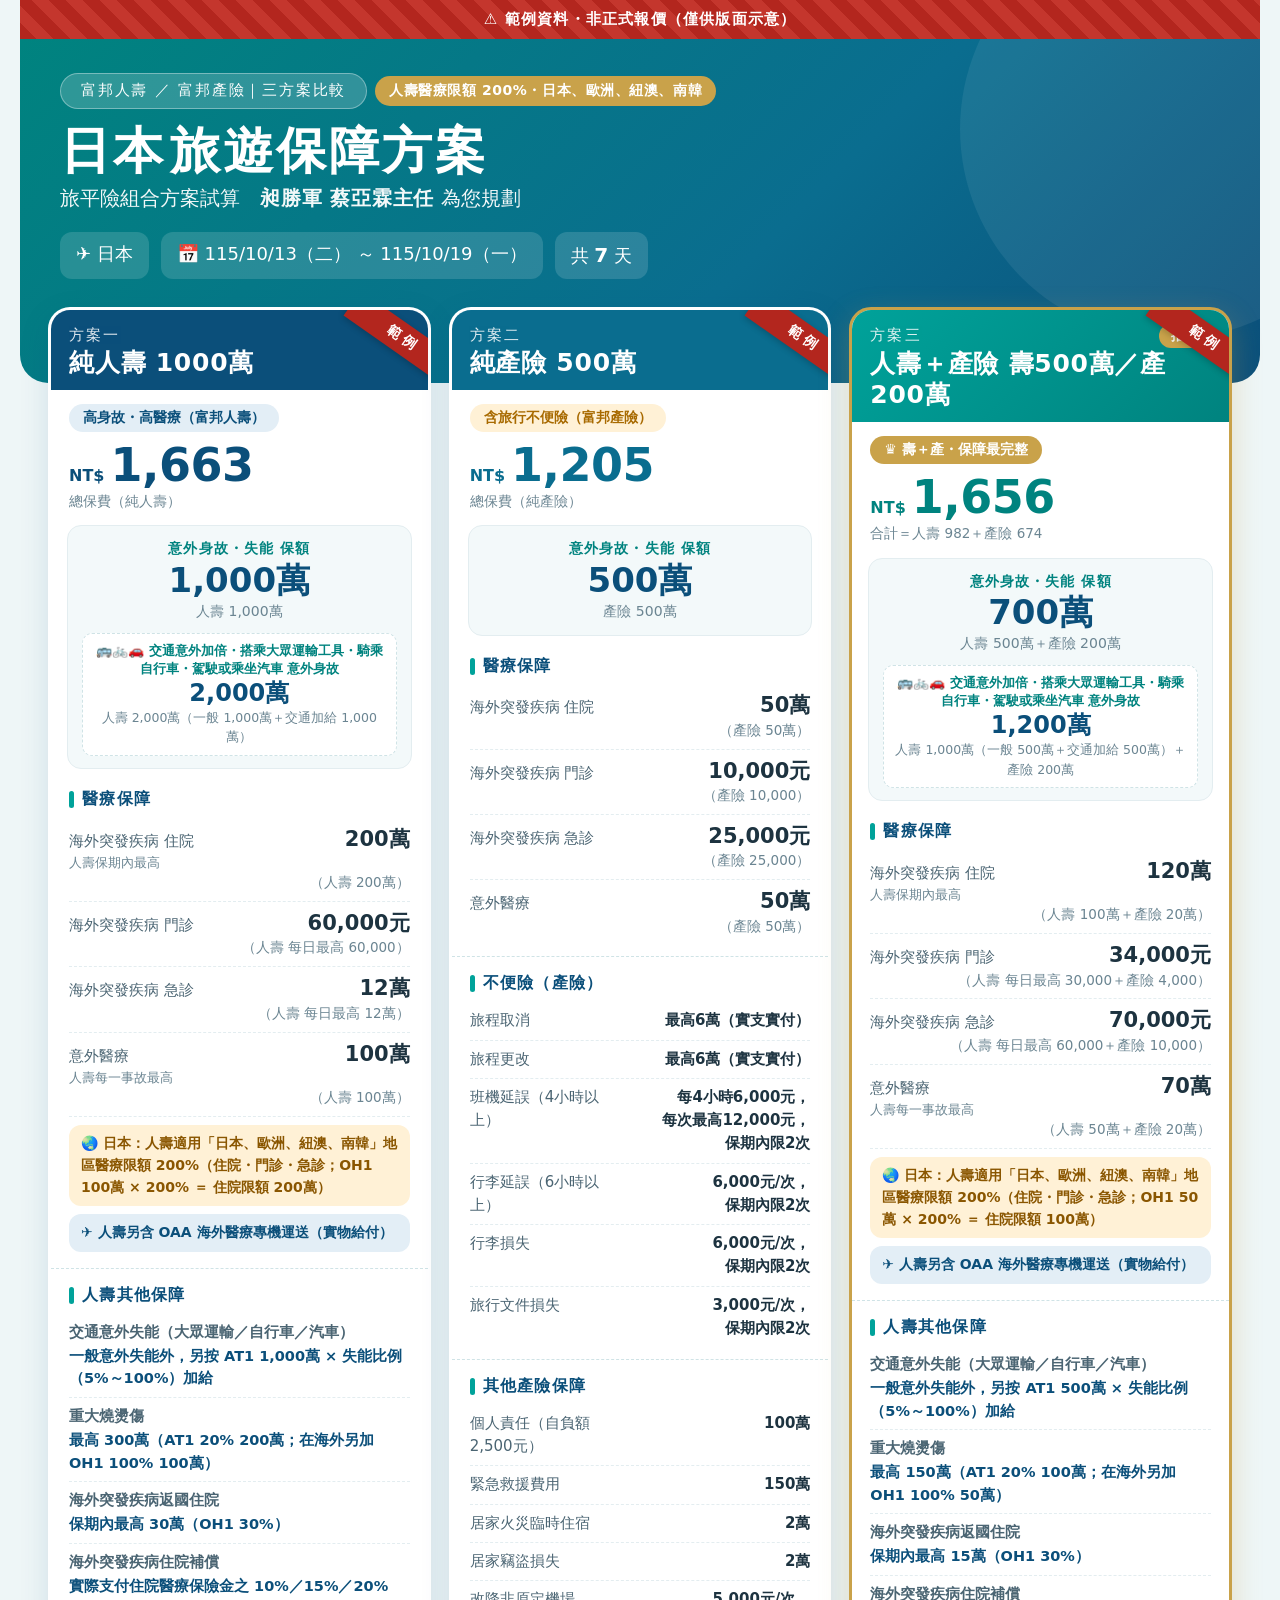
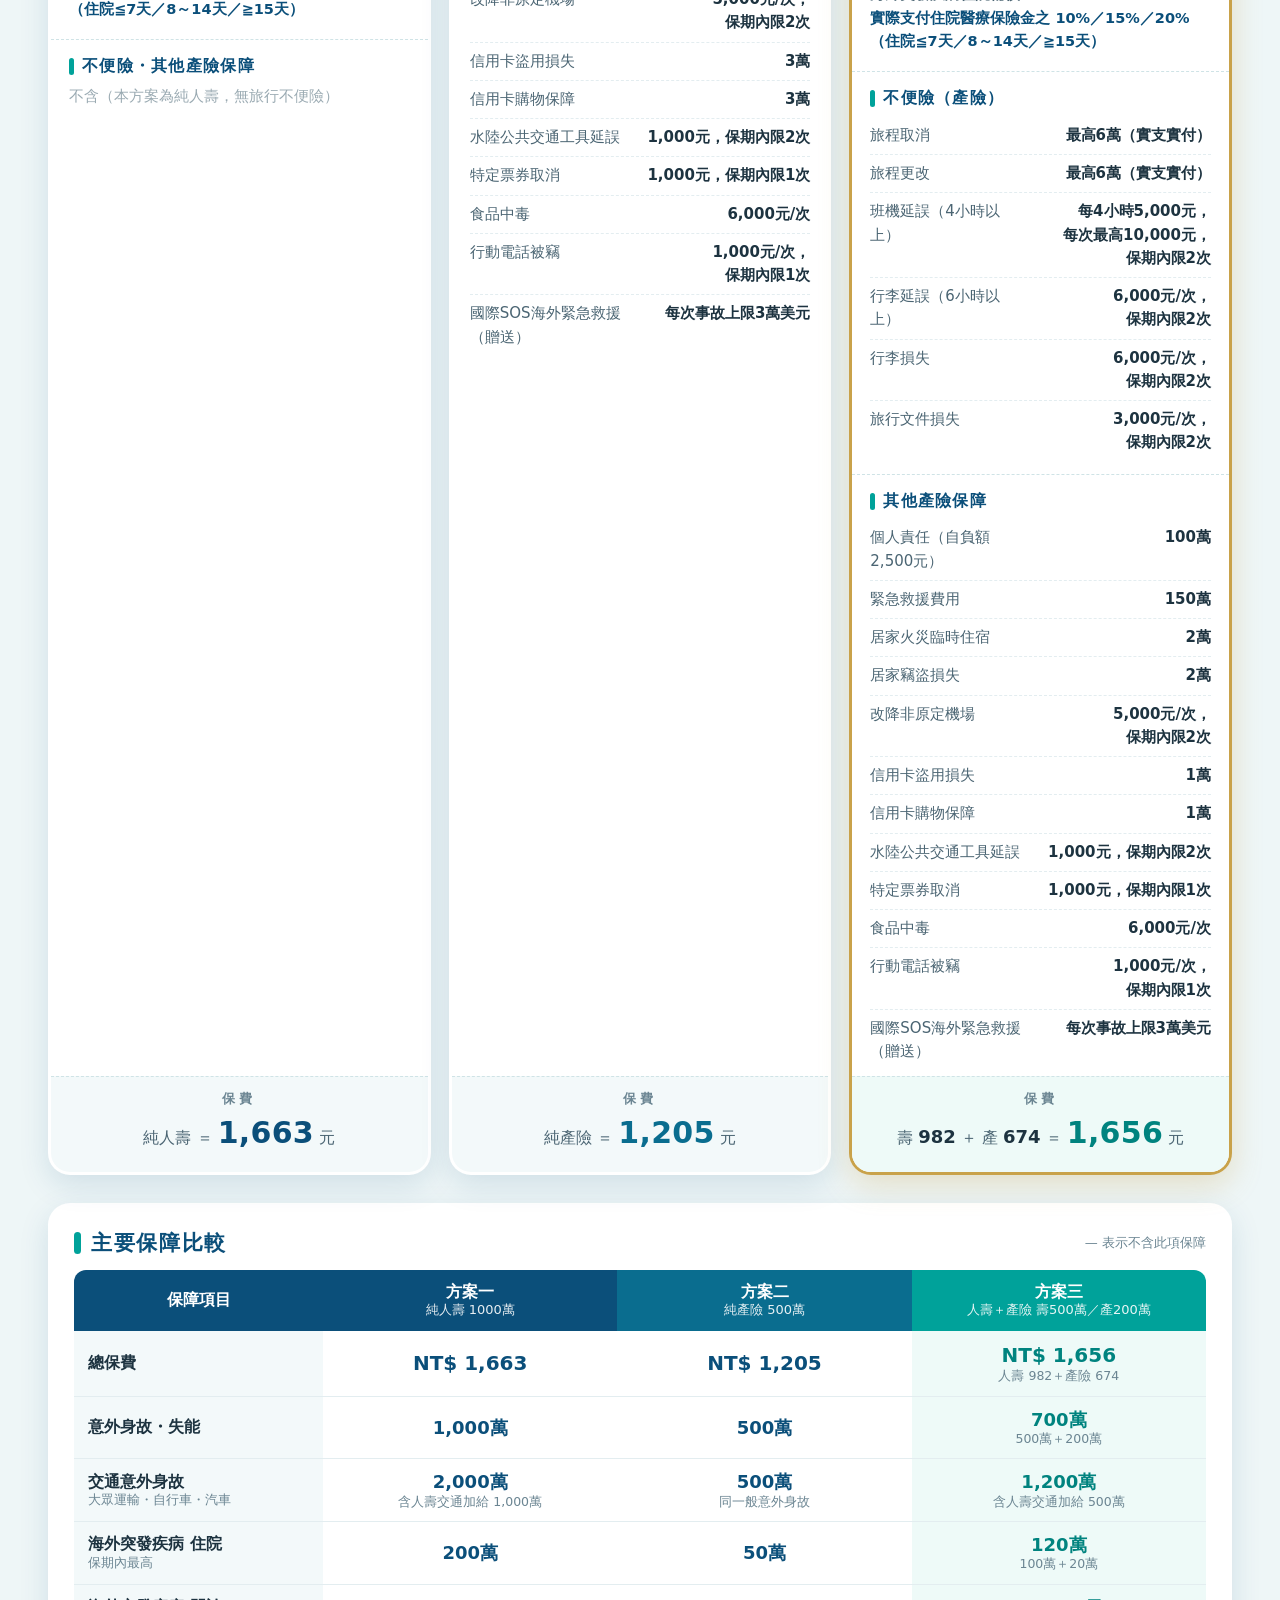
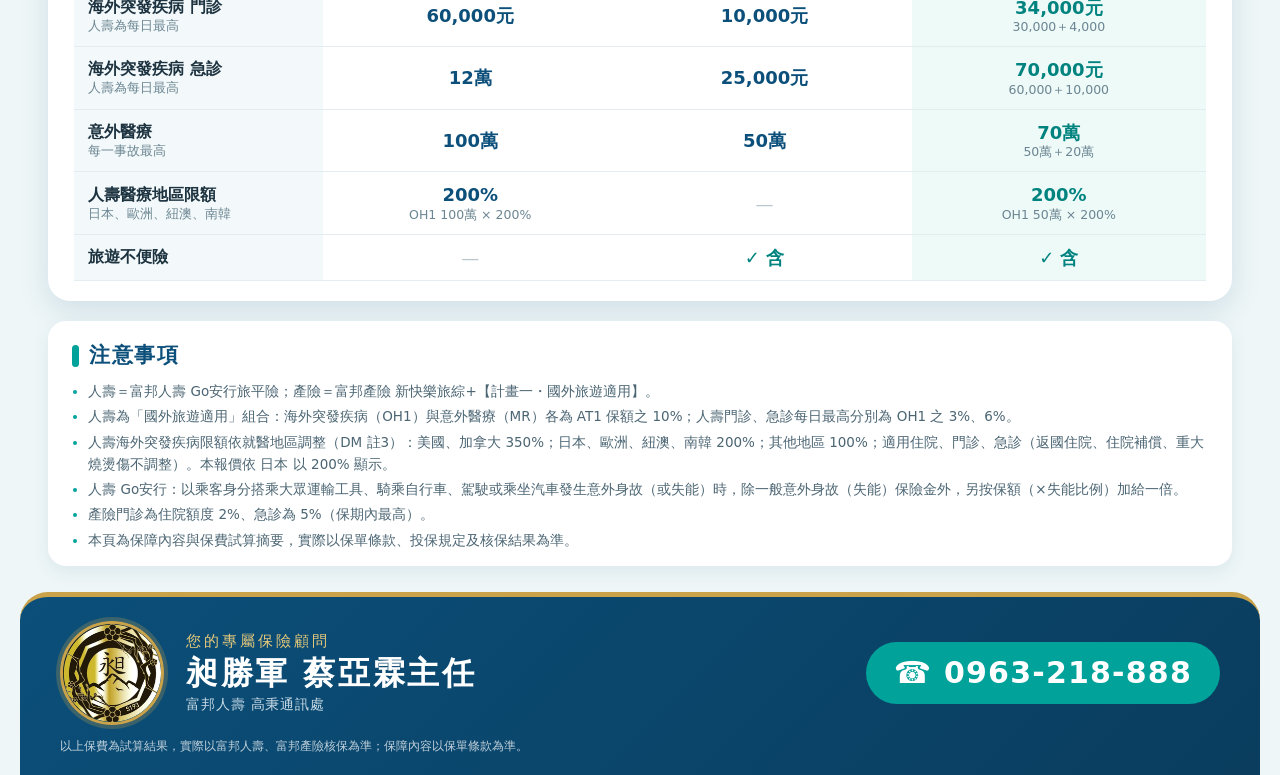
==== index.html @ 55e5d3e3 "fr4：編輯頁新增「意外險報價」連結（20261006fr4）" ====
<!doctype html>
<html lang="zh-Hant-TW">
<head>
<meta charset="utf-8">
<meta name="viewport" content="width=device-width, initial-scale=1, viewport-fit=cover">
<meta name="robots" content="noindex, nofollow">
<meta http-equiv="Cache-Control" content="no-cache, no-store, must-revalidate">
<meta http-equiv="Pragma" content="no-cache">
<meta http-equiv="Expires" content="0">
<meta name="format-detection" content="telephone=no">
<meta name="theme-color" content="#0a6d8f">
<title>旅平險 三方案報價｜昶勝軍 蔡亞霖主任</title>
<link rel="icon" type="image/png" href="img/favicon.png?v=20261006fr4">
<link rel="apple-touch-icon" href="img/apple-touch-icon.png?v=20261006fr4">
<link rel="stylesheet" href="css/style.css?v=20261006fr4">
</head>
<body>
<div id="app" class="app" aria-live="polite">
  <div class="loading">報價載入中…</div>
</div>
<noscript><p class="noscript">請開啟 JavaScript 以檢視報價內容。</p></noscript>
<script src="js/vendor/pako.min.js?v=20261006fr4"></script>
<script src="js/common.js?v=20261006fr4"></script>
<script src="js/sample-data.js?v=20261006fr4"></script>
<script src="js/view.js?v=20261006fr4"></script>
</body>
</html>
---- css/style.css ----
/* 旅平險 三方案報價 — 115/10/06 美編：同昶勝軍 DM（青綠→深藍漸層、白色圓角卡、金色推薦框） */
:root {
  --navy: #0b4f7a;        /* DM 深藍（方案一、標題字） */
  --navy-2: #0a6d8f;      /* DM 湖藍（方案二） */
  --navy-3: #0a3d5e;      /* 頁尾漸層深端 */
  --teal: #00a29a;        /* DM 青綠（方案三、強調、電話膠囊） */
  --teal-d: #00837f;
  --gold: #c9a24a;        /* DM 金（推薦框、頁尾金線、logo 金框） */
  --gold-2: #e6c97a;
  --gold-soft: #fff6e2;
  --amber-bg: #fff1d6; --amber: #a86a00;
  --blue-bg: #e3eef6;
  --navy-soft: #e3eef6;
  --tint: #f3f9fa;        /* 表格首欄、身故框 */
  --tint-teal: #eefaf8;   /* 推薦欄底色 */
  --ink: #1d3340;
  --ink-2: #4b6573;
  --muted: #6b8592;
  --line: #e3edf0;
  --dash: #cfe3e6;
  --bg: #eef6f7;
  --card: #ffffff;
  --danger: #b3261e;
  --radius: 22px;
  --shadow: 0 10px 30px rgba(11,79,122,.13);
  --font: "Noto Sans CJK TC", "Noto Sans TC", "PingFang TC", "Heiti TC", "Microsoft JhengHei", system-ui, sans-serif;
}
* { box-sizing: border-box; }
html { -webkit-text-size-adjust: 100%; text-size-adjust: 100%; }
body {
  margin: 0; background: var(--bg); color: var(--ink);
  font-family: var(--font); font-size: 17px; line-height: 1.55;
  -webkit-font-smoothing: antialiased;
}
.app { max-width: 1240px; margin: 0 auto; padding-bottom: env(safe-area-inset-bottom); background: var(--bg); }
.loading, .noscript { padding: 48px 20px; text-align: center; color: var(--muted); }

/* 範例標示 */
.sample-banner {
  position: sticky; top: 0; z-index: 20;
  background: repeating-linear-gradient(45deg, #b3261e, #b3261e 12px, #c4362d 12px, #c4362d 24px);
  color: #fff; text-align: center; font-weight: 700; letter-spacing: .08em;
  padding: 8px 12px; font-size: 15px;
}
.card-sample {
  position: absolute; top: 14px; right: -38px; transform: rotate(35deg);
  background: var(--danger); color: #fff; font-weight: 800; font-size: 14px; letter-spacing: .3em;
  padding: 4px 44px; z-index: 2; box-shadow: 0 2px 6px rgba(0,0,0,.2);
}

/* ===== 頁首（DM hero：漸層＋右上圓形光暈＋標籤膠囊＋大標＋行程膠囊） ===== */
.hero {
  background: linear-gradient(135deg, var(--teal-d) 0%, var(--navy-2) 60%, var(--navy) 100%);
  color: #fff; padding: 22px 20px 26px; position: relative; overflow: hidden;
}
.hero::after {
  content: ""; position: absolute; right: -90px; top: -90px; width: 260px; height: 260px;
  border-radius: 50%; background: rgba(255,255,255,.07); pointer-events: none;
}
.hero > * { position: relative; z-index: 1; }
.hero-tags { display: flex; flex-wrap: wrap; gap: 6px 8px; align-items: center; }
.hero-tag {
  display: inline-block; background: rgba(255,255,255,.18); border: 1px solid rgba(255,255,255,.35);
  border-radius: 40px; padding: 3px 14px; font-size: 13.5px; letter-spacing: .12em;
}
.hero-badge, .hero-schengen {
  display: inline-block; padding: 3px 12px; border-radius: 40px; font-size: 12.5px; font-weight: 700;
  background: #fff; color: var(--navy); letter-spacing: .04em;
}
.hero-badge.gold, .hero-region { background: var(--gold); color: #fff; }
.hero-title {
  margin: 10px 0 2px; font-size: 34px; line-height: 1.2; font-weight: 700; letter-spacing: .06em;
  display: flex; flex-wrap: wrap; gap: 0 4px; align-items: baseline;
}
.hero-title .ttl { white-space: nowrap; }
.hero-sub { font-size: 16px; opacity: .95; }
.hero-sub b { font-weight: 700; letter-spacing: .04em; }
.hero-trip { display: flex; flex-wrap: wrap; gap: 8px; margin-top: 14px; font-size: 15px; }
.hero-trip span { background: rgba(255,255,255,.14); border-radius: 10px; padding: 5px 12px; }
.hero-trip b { font-weight: 700; font-size: 1.12em; }

/* 方案導覽（手機） */
.plan-nav {
  position: sticky; top: 0; z-index: 10; display: flex; gap: 8px; padding: 10px 14px;
  background: rgba(238,246,247,.95); backdrop-filter: blur(6px); -webkit-backdrop-filter: blur(6px);
  border-bottom: 1px solid var(--dash); overflow-x: auto;
}
.sample-banner ~ .plan-nav { top: 39px; }
.plan-nav a {
  flex: 1 0 auto; text-align: center; text-decoration: none; color: #fff; white-space: nowrap;
  background: var(--navy); border-radius: 999px; padding: 6px 14px; font-weight: 700; font-size: 15px;
}
.plan-nav a.pc2 { background: var(--navy-2); }
.plan-nav a.pc3 { background: linear-gradient(135deg, var(--teal), var(--teal-d)); }
.plan-nav a.nav-cmp { background: #fff; color: var(--navy); border: 1px solid var(--dash); flex-grow: 0; }
.plan-nav a:active { filter: brightness(.9); }

/* ===== 方案卡片（DM opt） ===== */
.plans { display: grid; grid-template-columns: 1fr; gap: 18px; padding: 16px 14px 8px; }
.plan-card {
  position: relative; overflow: hidden; background: var(--card); border-radius: var(--radius);
  border: 3px solid transparent; box-shadow: var(--shadow);
  display: flex; flex-direction: column; scroll-margin-top: 64px;
  --pc: var(--navy); --pc-bg: var(--blue-bg);
}
.plan-card.pc2 { --pc: var(--navy-2); --pc-bg: var(--amber-bg); }
.plan-card.pc3 { --pc: var(--teal-d); --pc-bg: #dff4f1; }
.plan-card.is-reco { border-color: var(--gold); box-shadow: 0 10px 30px rgba(201,162,74,.28); }
.plan-head { background: var(--pc); color: #fff; padding: 14px 18px 12px; }
.plan-card.pc3 .plan-head { background: linear-gradient(135deg, var(--teal), var(--teal-d)); }
.plan-title { display: flex; align-items: center; gap: 10px; }
.plan-no { font-size: 15px; opacity: .88; letter-spacing: .14em; }
.plan-nm { font-size: 25px; font-weight: 700; line-height: 1.25; letter-spacing: .03em; }
.plan-title:only-child .plan-no { font-size: 24px; font-weight: 700; opacity: 1; }
.reco-badge { margin-left: auto; background: var(--gold); color: #fff; font-size: 13px; font-weight: 700; padding: 2px 12px; border-radius: 999px; letter-spacing: .08em; }
.plan-tagline {
  align-self: flex-start; margin: 14px 18px 0; padding: 3px 14px; border-radius: 30px;
  font-size: 14px; font-weight: 700; background: var(--blue-bg); color: var(--navy);
}
.plan-card.pc2 .plan-tagline { background: var(--amber-bg); color: var(--amber); }
.plan-card.pc3 .plan-tagline { background: #dff4f1; color: var(--teal-d); }
.plan-card.is-reco .plan-tagline { background: var(--gold); color: #fff; }

/* 大字保費（DM price） */
.price-box { margin: 8px 18px 2px; }
.price { color: var(--pc); font-weight: 700; display: flex; align-items: baseline; gap: 6px; }
.price .c { font-size: 16px; }
.price .n { font-size: 46px; line-height: 1.1; letter-spacing: -.5px; }
.price.miss { font-size: 20px; color: var(--amber); padding: 6px 0; }
.price-sub { font-size: 13.5px; color: var(--muted); }

/* 身故框 */
.death-box { margin: 12px 16px 4px; padding: 12px 14px; border-radius: 14px; background: var(--tint); border: 1px solid var(--line); text-align: center; }
.death-label { color: var(--teal-d); font-size: 14px; font-weight: 700; letter-spacing: .08em; }
.death-val { font-size: 34px; font-weight: 700; color: var(--navy); line-height: 1.2; }
.death-br { color: var(--muted); font-size: 14px; }
.death-box.child .death-val { font-size: 28px; }

.transport-box { margin-top: 10px; padding: 8px 10px; border-radius: 10px; background: #fff; border: 1px dashed var(--dash); }
.tr-label { font-size: 13px; color: var(--teal-d); font-weight: 700; line-height: 1.4; }
.tr-val { font-size: 24px; font-weight: 700; color: var(--navy); line-height: 1.25; }
.tr-br { font-size: 12.5px; color: var(--muted); }

/* 區塊標題（DM sec-title：青綠圓角直條） */
.sec-title {
  margin: 0 0 6px; font-size: 16px; font-weight: 700; color: var(--navy); letter-spacing: .08em;
  display: flex; align-items: center; gap: 8px;
}
.sec-title::before { content: ""; flex: none; width: 5px; height: 17px; border-radius: 3px; background: var(--teal); }
.sec-title.big { font-size: 21px; gap: 10px; }
.sec-title.big::before { width: 7px; height: 22px; border-radius: 4px; }
.sec-title small { margin-left: auto; font-size: 13px; color: var(--muted); font-weight: 400; letter-spacing: 0; }

.cov, .inconv, .others, .life-extra { padding: 14px 18px 6px; }
.inconv, .others, .life-extra { border-top: 1px dashed var(--dash); margin-top: 6px; }

.cov-row { display: grid; grid-template-columns: 1fr auto; align-items: baseline; column-gap: 10px; padding: 8px 0; border-bottom: 1px dashed var(--line); }
.cov-row:last-of-type { border-bottom: 0; }
.cov-label { font-size: 15.5px; color: var(--ink-2); font-weight: 500; }
.cov-sub { display: block; font-size: 12.5px; color: var(--muted); font-weight: 400; }
.cov-val { text-align: right; white-space: nowrap; }
.cov-val strong { font-size: 21px; color: var(--ink); line-height: 1.25; }
.cov-br { grid-column: 1 / -1; text-align: right; font-size: 13.5px; color: var(--muted); }
.oaa-chip { margin: 8px 0 4px; padding: 8px 12px; border-radius: 12px; background: var(--blue-bg); color: var(--navy); font-size: 14px; font-weight: 600; }
.region-chip { margin: 8px 0 4px; padding: 8px 12px; border-radius: 12px; background: var(--amber-bg); color: #8a5600; font-size: 14px; font-weight: 600; }

.items { list-style: none; margin: 0; padding: 0; }
.items li { display: flex; justify-content: space-between; align-items: baseline; gap: 12px; padding: 7px 0; border-bottom: 1px dashed var(--line); }
.items li:last-child { border-bottom: 0; }
.it-name { font-size: 15.5px; color: var(--ink-2); flex: 0 1 46%; }
.it-amt { font-size: 15.5px; font-weight: 700; color: var(--ink); text-align: right; flex: 1 1 54%; }
.it-amt .nw { white-space: nowrap; }
.empty { color: #9aaab2; font-size: 15px; margin: 4px 0; }

.extra-list { list-style: none; margin: 0; padding: 0; }
.extra-list li { padding: 7px 0; border-bottom: 1px dashed var(--line); display: flex; flex-direction: column; gap: 1px; }
.extra-list li:last-child { border-bottom: 0; }
.extra-list b { font-size: 15px; color: var(--ink-2); font-weight: 600; }
.extra-list span { font-size: 14.5px; color: var(--navy); font-weight: 700; }

/* 卡片底部保費算式 */
.premium { margin-top: auto; padding: 12px 18px 16px; background: var(--tint); border-top: 1px dashed var(--dash); text-align: center; }
.plan-card.is-reco .premium { background: var(--tint-teal); }
.prem-label { font-size: 13px; color: var(--muted); font-weight: 700; letter-spacing: .3em; }
.prem-formula { font-size: 16px; color: var(--ink-2); }
.prem-formula b { font-size: 18px; color: var(--ink); }
.prem-total { font-size: 30px; font-weight: 700; color: var(--pc, var(--navy)); letter-spacing: .01em; }

/* ===== 主要保障比較（DM 表格） ===== */
.cmp-card { margin: 16px 14px 0; background: #fff; border-radius: var(--radius); box-shadow: var(--shadow); padding: 18px 14px 14px; scroll-margin-top: 64px; }
.cmp-scroll { overflow-x: auto; -webkit-overflow-scrolling: touch; margin-top: 10px; }
table.cmp { width: 100%; min-width: 340px; table-layout: fixed; border-collapse: separate; border-spacing: 0; }
.cmp th { font-size: 14px; color: #fff; padding: 9px 4px; font-weight: 700; line-height: 1.3; background: var(--navy); }
.cmp th.k { width: 28%; border-top-left-radius: 12px; }
.cmp th.pc2 { background: var(--navy-2); }
.cmp th.pc3 { background: var(--teal); }
.cmp th:last-child { border-top-right-radius: 12px; }
.cmp th small { display: block; font-size: 11.5px; font-weight: 400; opacity: .9; }
.cmp td { text-align: center; padding: 9px 4px; font-size: 15px; font-weight: 700; color: var(--navy); border-bottom: 1px solid var(--line); line-height: 1.3; word-break: break-word; }
.cmp td.k { text-align: left; padding-left: 10px; font-size: 14px; color: var(--ink); background: var(--tint); }
.cmp td.reco { background: var(--tint-teal); color: var(--teal-d); }
.cmp td small { display: block; font-size: 11px; font-weight: 400; color: var(--muted); }
.cmp td.na { color: #b8c6cc; font-weight: 400; }
.cmp td.yes { color: var(--teal-d); }
.cmp td.miss { font-size: 12.5px; color: var(--amber); }
.cmp td.txt { font-size: 12.5px; }
.cmp tr.prem td:not(.k) { font-size: 16.5px; }
.cmp-more { margin: 8px 0 0; font-size: 12.5px; color: var(--muted); text-align: right; }

/* 注意事項 */
.notes-wrap { margin: 16px 14px 0; background: #fff; border-radius: 18px; padding: 16px 16px 10px; box-shadow: 0 6px 18px rgba(11,79,122,.08); }
.notes { margin: 8px 0 0; padding-left: 1.2em; color: var(--ink-2); font-size: 13.5px; line-height: 1.65; }
.notes li { margin: 3px 0; }
.notes li::marker { color: var(--teal); }

/* ===== 頁尾簽名（DM foot：深藍漸層＋金線＋金框圓 logo＋青綠電話膠囊） ===== */
.site-footer {
  margin: 22px 0 0; padding: 20px 18px 18px;
  background: linear-gradient(135deg, var(--navy), var(--navy-3)); color: #fff; border-top: 5px solid var(--gold);
}
.sig-wrap { display: flex; align-items: center; flex-wrap: wrap; gap: 12px 16px; }
.sig-logo {
  width: 76px; height: 76px; border-radius: 50%; object-fit: cover; flex: none;
  border: 3px solid var(--gold); box-shadow: 0 0 0 4px rgba(201,162,74,.25);
}
.sig-text { min-width: 0; flex: 1 1 160px; }
.sig-kicker { font-size: 13px; color: var(--gold-2); letter-spacing: .2em; }
.sig-name { font-size: 24px; font-weight: 700; letter-spacing: .08em; line-height: 1.3; }
.sig-unit { font-size: 13px; color: #c9dbe6; letter-spacing: .06em; }
.sig-phone {
  display: inline-flex; align-items: center; justify-content: center; gap: 6px; flex: 1 1 100%;
  padding: 8px 22px; border-radius: 40px; background: var(--teal); color: #fff;
  font-weight: 700; font-size: 22px; text-decoration: none; letter-spacing: .04em;
}
.sig-disc { margin-top: 12px; font-size: 12px; opacity: .75; }

.error-box { margin: 40px 16px; padding: 24px; background: #fff; border-radius: var(--radius); border: 1px solid #f1c9c6; text-align: center; }
.error-box h2 { color: var(--danger); margin-top: 0; }

/* 舊版類別（保留相容） */
.brand-bar { display: none; }

/* ===== 平板／桌機：三欄並排，卡片疊在頁首漸層上（同 DM） ===== */
@media (min-width: 760px) {
  .hero { padding: 34px 40px 104px; border-radius: 0 0 28px 28px; }
  .hero::after { right: -120px; top: -120px; width: 420px; height: 420px; }
  .hero-tag { font-size: 15px; padding: 5px 20px; }
  .hero-badge, .hero-schengen { font-size: 14px; padding: 4px 14px; }
  .hero-title { font-size: 50px; margin-top: 12px; }
  .hero-sub { font-size: 20px; }
  .hero-trip { font-size: 18px; gap: 12px; margin-top: 18px; }
  .hero-trip span { padding: 8px 16px; border-radius: 12px; }
  .plan-nav { display: none; }
  .plans { grid-template-columns: repeat(auto-fit, minmax(300px, 1fr)); gap: 18px; padding: 0 28px 8px; margin-top: -76px; position: relative; z-index: 2; }
  .cmp-card { margin: 20px 28px 0; padding: 24px 26px 20px; }
  .cmp th { font-size: 16px; padding: 12px 6px; }
  .cmp th small { font-size: 13px; }
  .cmp td { font-size: 18px; padding: 11px 6px; }
  .cmp td.k { font-size: 16px; padding-left: 14px; }
  .cmp td small { font-size: 12.5px; }
  .cmp td.txt, .cmp td.miss { font-size: 14px; }
  .cmp tr.prem td:not(.k) { font-size: 20px; }
  .cmp th.k { width: 22%; }
  .notes-wrap { margin: 20px 28px 0; padding: 18px 24px 12px; }
  .site-footer { margin-top: 26px; padding: 24px 40px 20px; border-radius: 28px 28px 0 0; }
  .sig-wrap { flex-wrap: nowrap; gap: 22px; }
  .sig-logo { width: 104px; height: 104px; }
  .sig-name { font-size: 32px; }
  .sig-kicker { font-size: 15px; }
  .sig-unit { font-size: 14px; }
  .sig-phone { flex: none; margin-left: auto; font-size: 30px; padding: 8px 28px; }
}
@media (min-width: 1100px) {
  .plans { grid-template-columns: repeat(3, 1fr); }
  .it-name, .it-amt { font-size: 15px; }
  .cov-label { font-size: 15px; }
}
@media print {
  body { background: #fff; }
  .plan-nav, .sample-banner { position: static; }
  .plan-card { break-inside: avoid; box-shadow: none; }
}

/* 手機微調 */
.hero-sub .nw { white-space: nowrap; }
@media (max-width: 759px) {
  .plan-nav .nav-nm { display: none; }
  .plan-nav a { padding: 6px 10px; }
  .hero-trip { font-size: 14px; gap: 6px; }
  .hero-trip span { padding: 4px 10px; }
  .cmp td { padding: 8px 2px; }
  .cmp tr.prem td:not(.k) { font-size: 14.5px; white-space: nowrap; }
}
.pv-frame:not(.full) .plan-nav .nav-nm { display: none; }
.pv-frame:not(.full) .plan-nav a { padding: 6px 10px; }
.cmp tr.prem td.miss { font-size: 12.5px; white-space: normal; }
@media (min-width: 760px) { .cmp tr.prem td.miss { font-size: 14px; } }

/* fr3：三方案同類型 → 手機導覽列顯示保額檔次（桌機已含於名稱） */
.plan-nav .nav-tier { display: none; font-size: 13px; font-weight: 700; }
@media (max-width: 759px) { .plan-nav .nav-tier { display: inline; } }
.pv-frame:not(.full) .plan-nav .nav-tier { display: inline; }
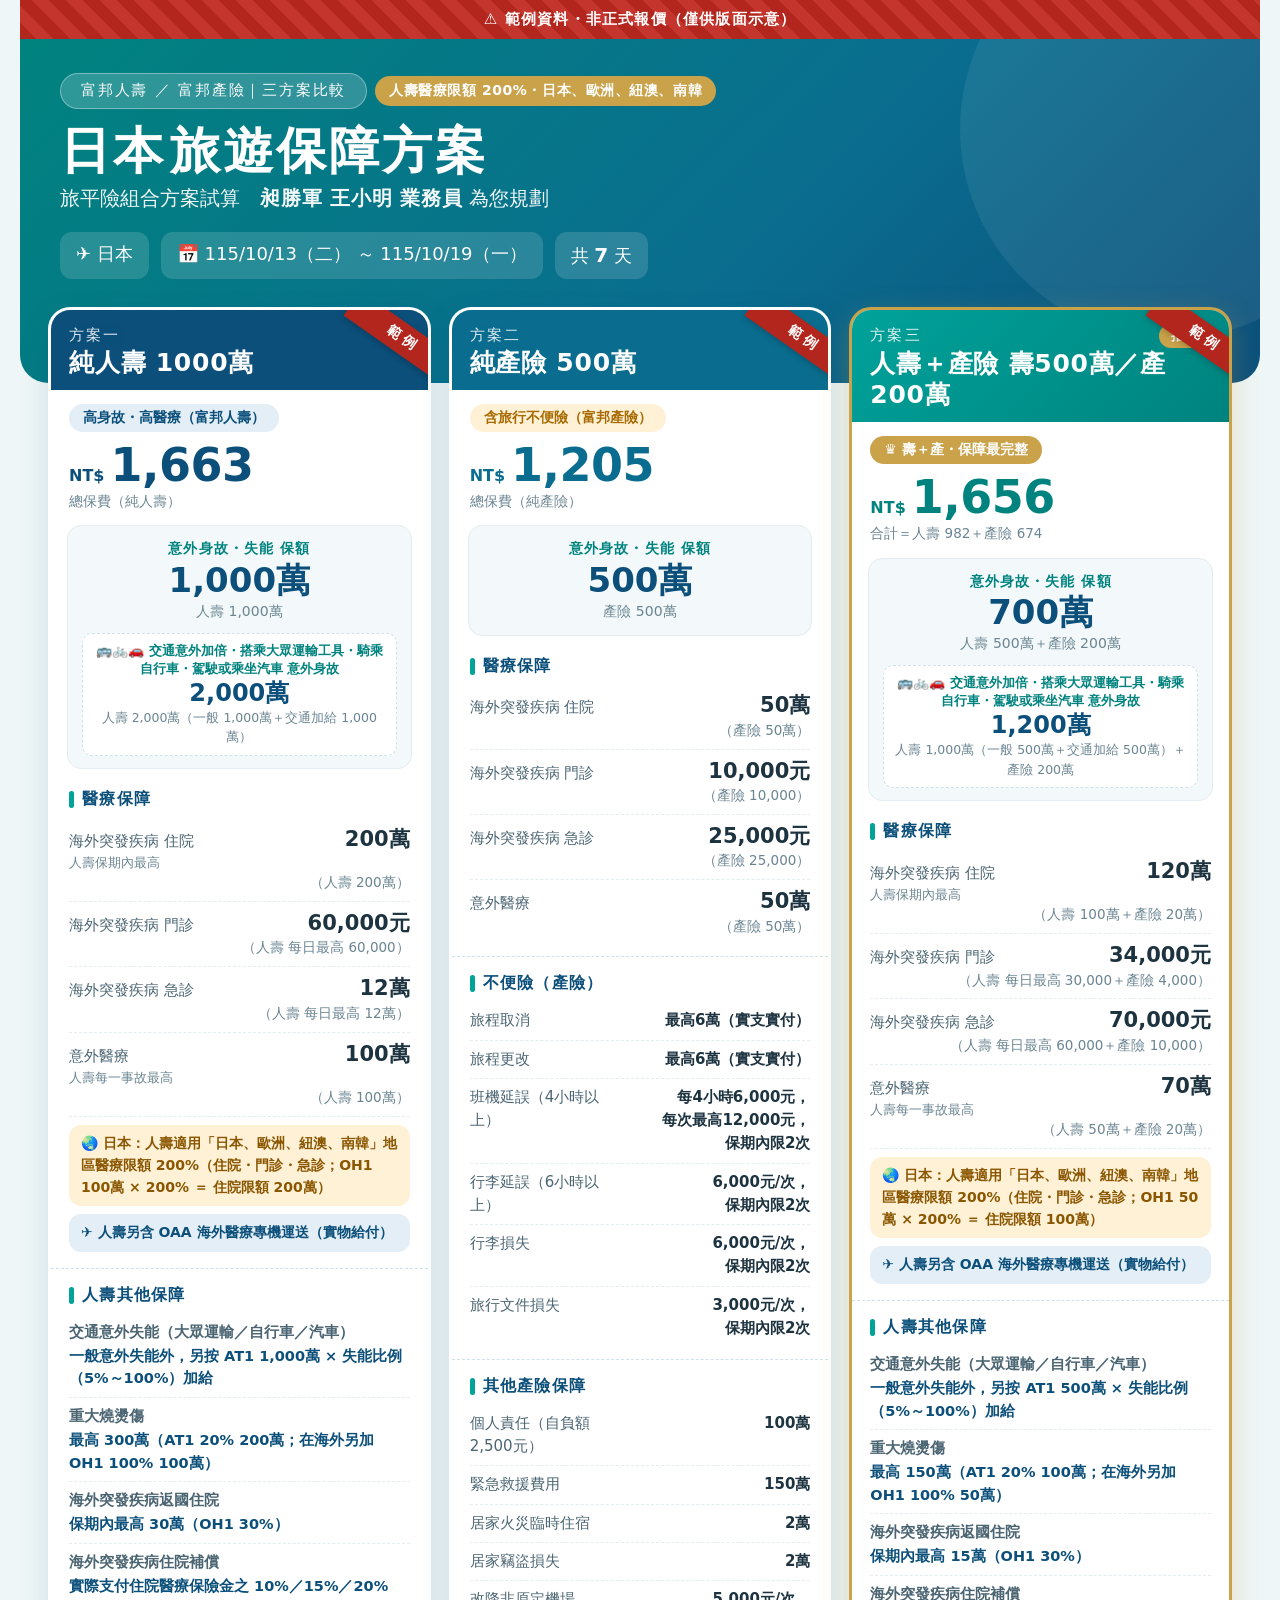
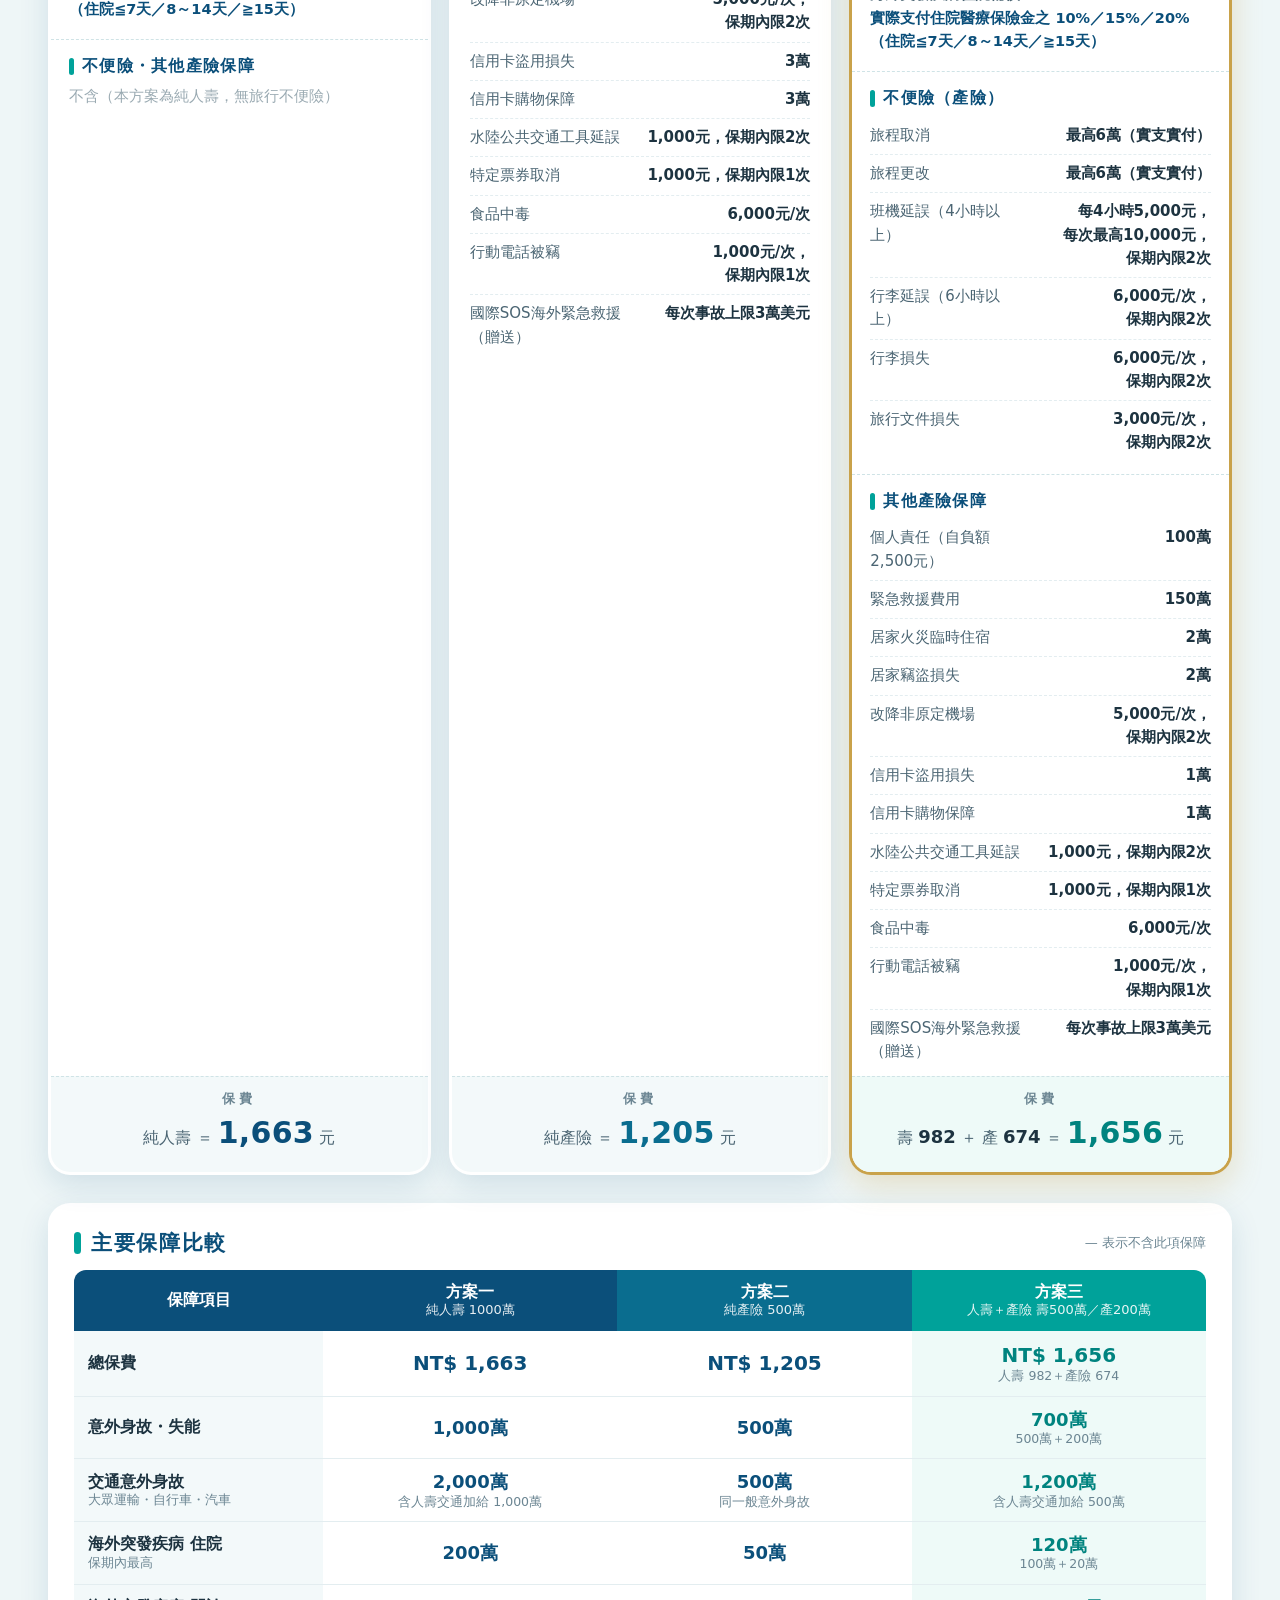
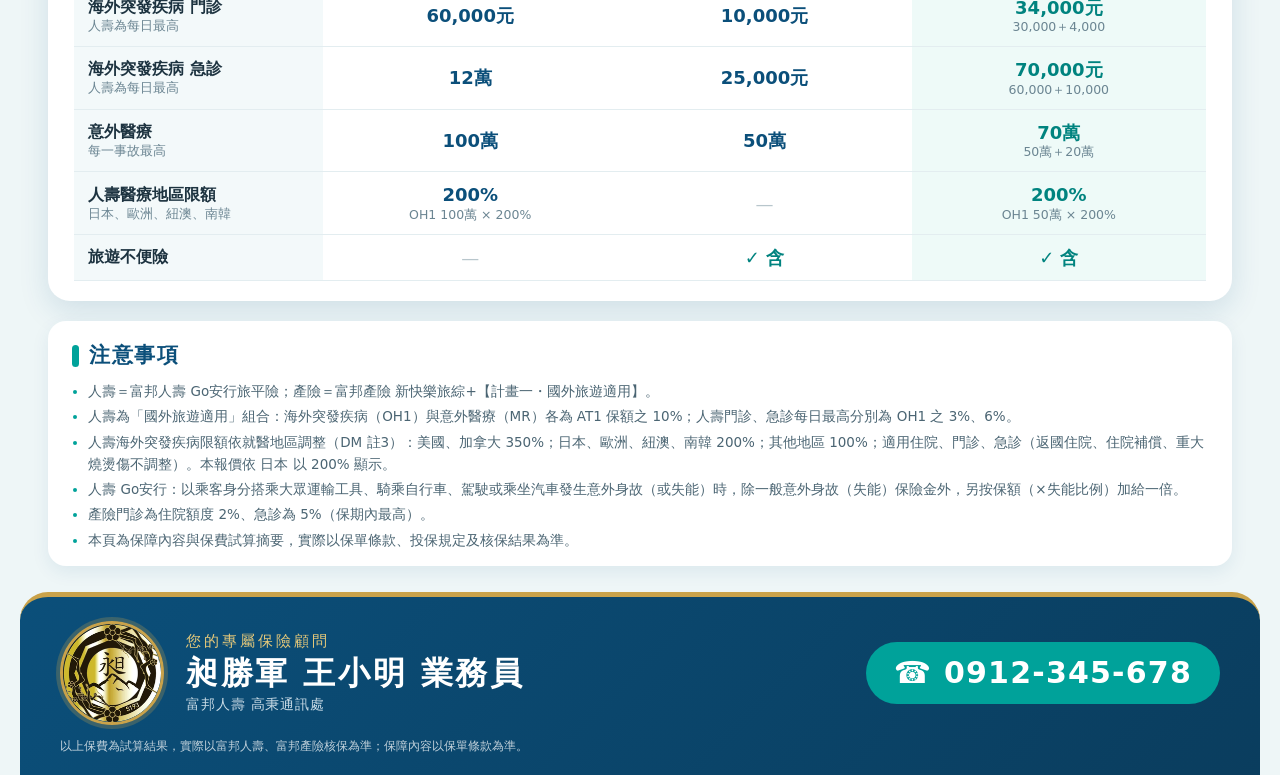
==== commit 4be55ab9: "fr5：業務員資料（姓名／職級／電話）自行填寫並與意外險工具共用；通訊處鎖定昶勝軍；預設空白（20261006fr5）" ====
--- a/index.html
+++ b/index.html
@@ -9,19 +9,19 @@
 <meta http-equiv="Expires" content="0">
 <meta name="format-detection" content="telephone=no">
 <meta name="theme-color" content="#0a6d8f">
-<title>旅平險 三方案報價｜昶勝軍 蔡亞霖主任</title>
-<link rel="icon" type="image/png" href="img/favicon.png?v=20261006fr4">
-<link rel="apple-touch-icon" href="img/apple-touch-icon.png?v=20261006fr4">
-<link rel="stylesheet" href="css/style.css?v=20261006fr4">
+<title>旅平險 三方案報價｜昶勝軍</title>
+<link rel="icon" type="image/png" href="img/favicon.png?v=20261006fr5">
+<link rel="apple-touch-icon" href="img/apple-touch-icon.png?v=20261006fr5">
+<link rel="stylesheet" href="css/style.css?v=20261006fr5">
 </head>
 <body>
 <div id="app" class="app" aria-live="polite">
   <div class="loading">報價載入中…</div>
 </div>
 <noscript><p class="noscript">請開啟 JavaScript 以檢視報價內容。</p></noscript>
-<script src="js/vendor/pako.min.js?v=20261006fr4"></script>
-<script src="js/common.js?v=20261006fr4"></script>
-<script src="js/sample-data.js?v=20261006fr4"></script>
-<script src="js/view.js?v=20261006fr4"></script>
+<script src="js/vendor/pako.min.js?v=20261006fr5"></script>
+<script src="js/common.js?v=20261006fr5"></script>
+<script src="js/sample-data.js?v=20261006fr5"></script>
+<script src="js/view.js?v=20261006fr5"></script>
 </body>
 </html>
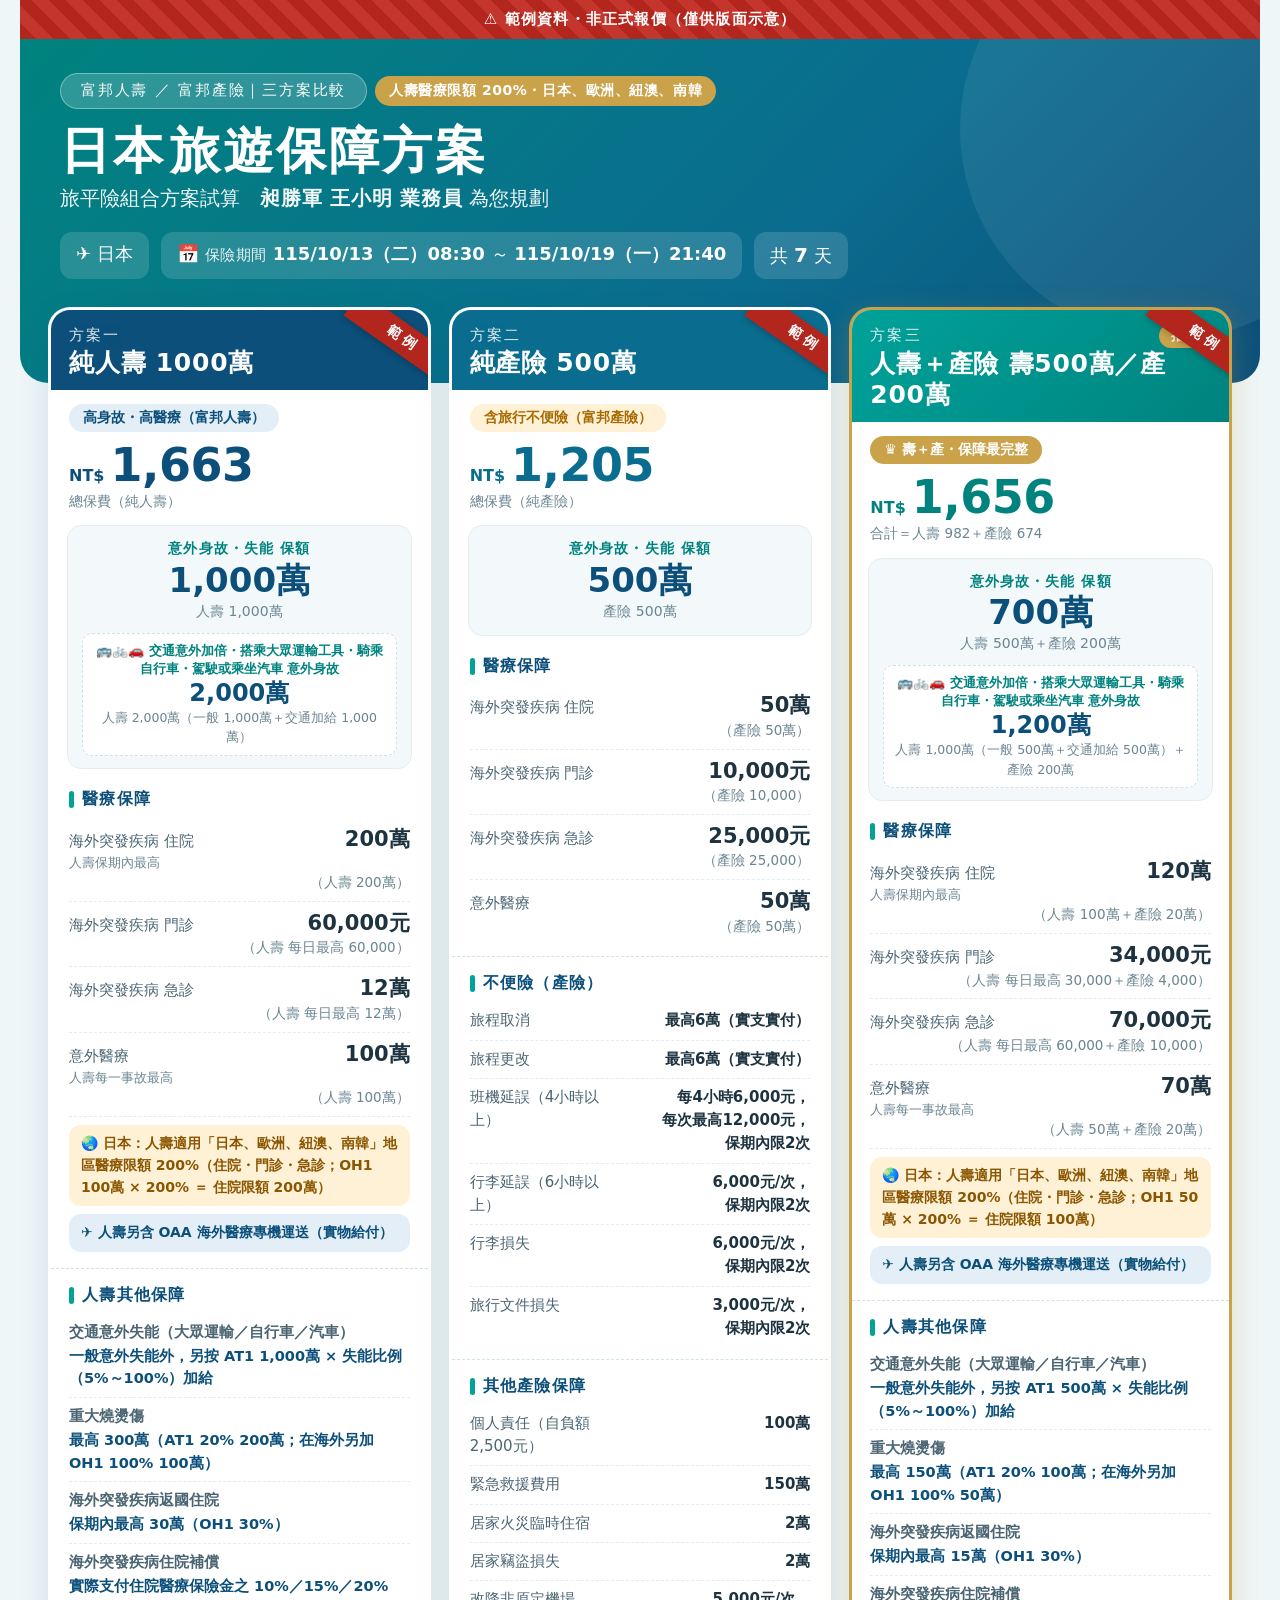
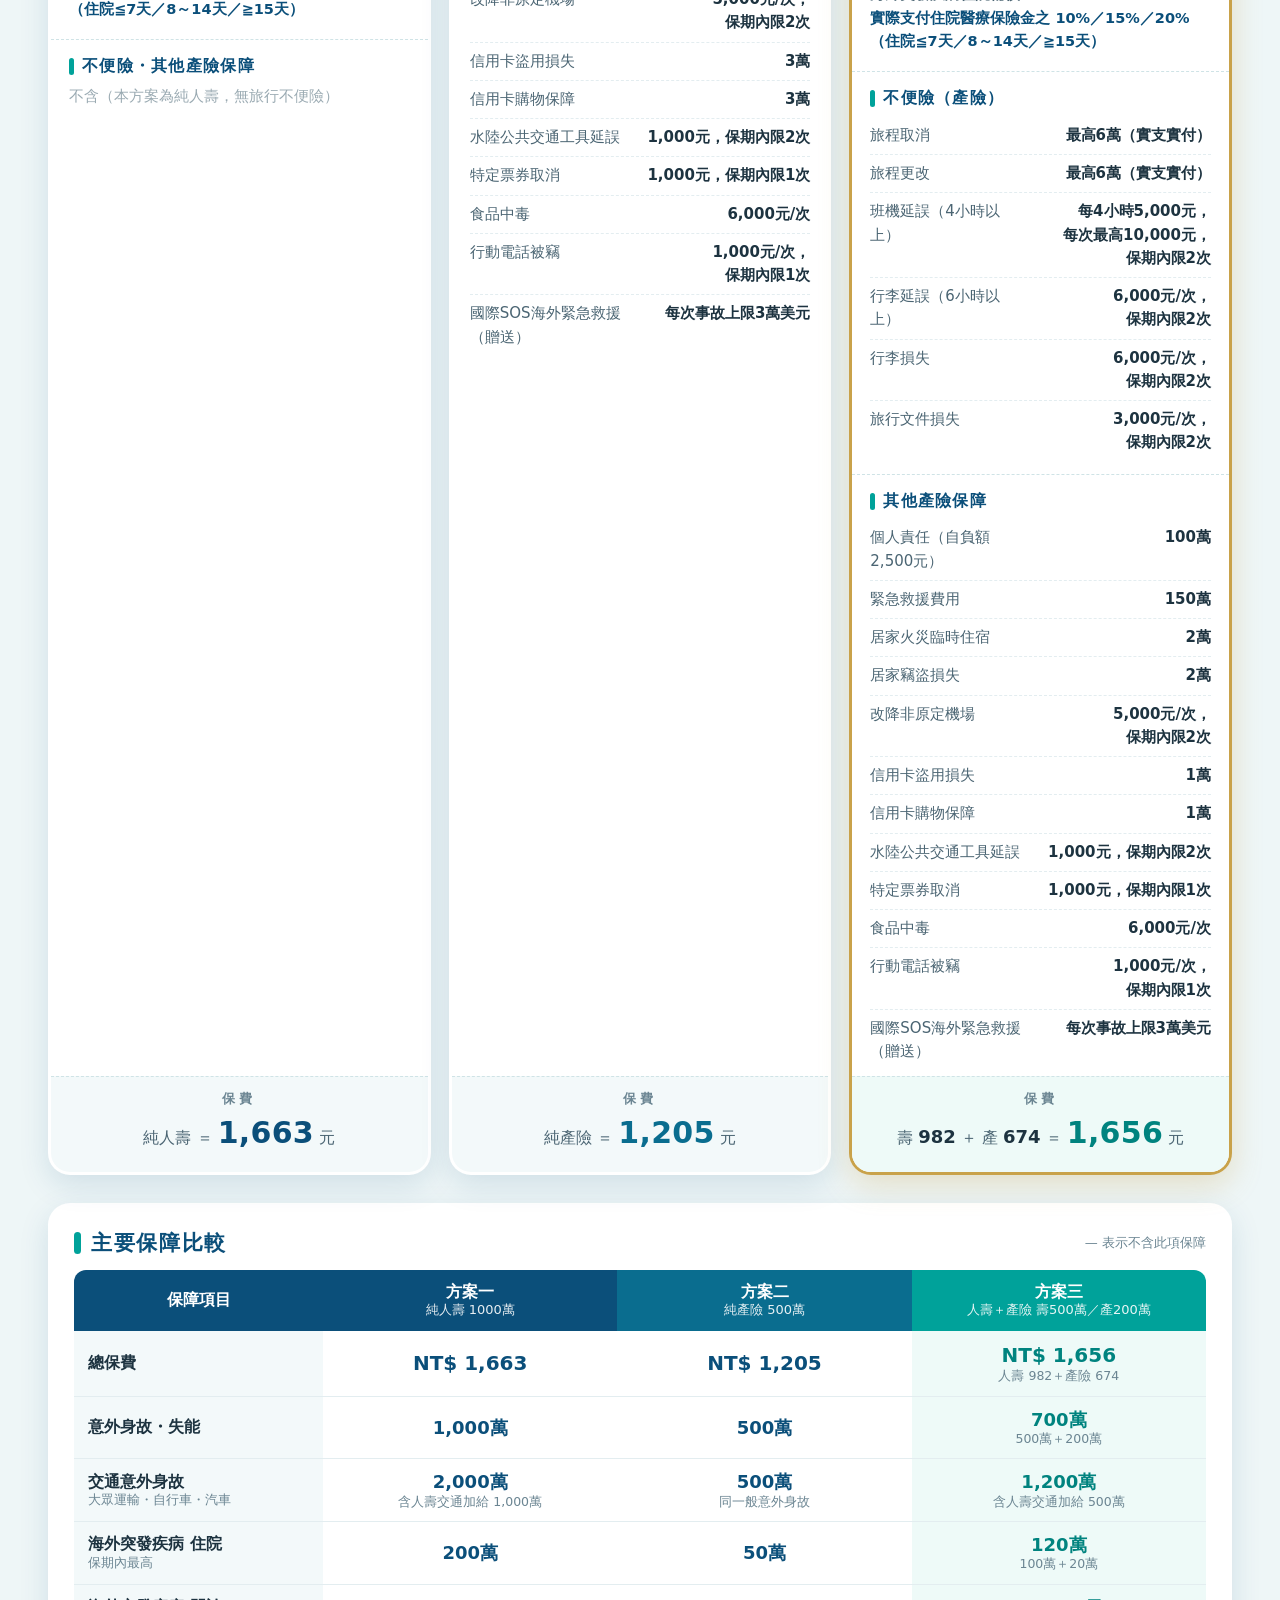
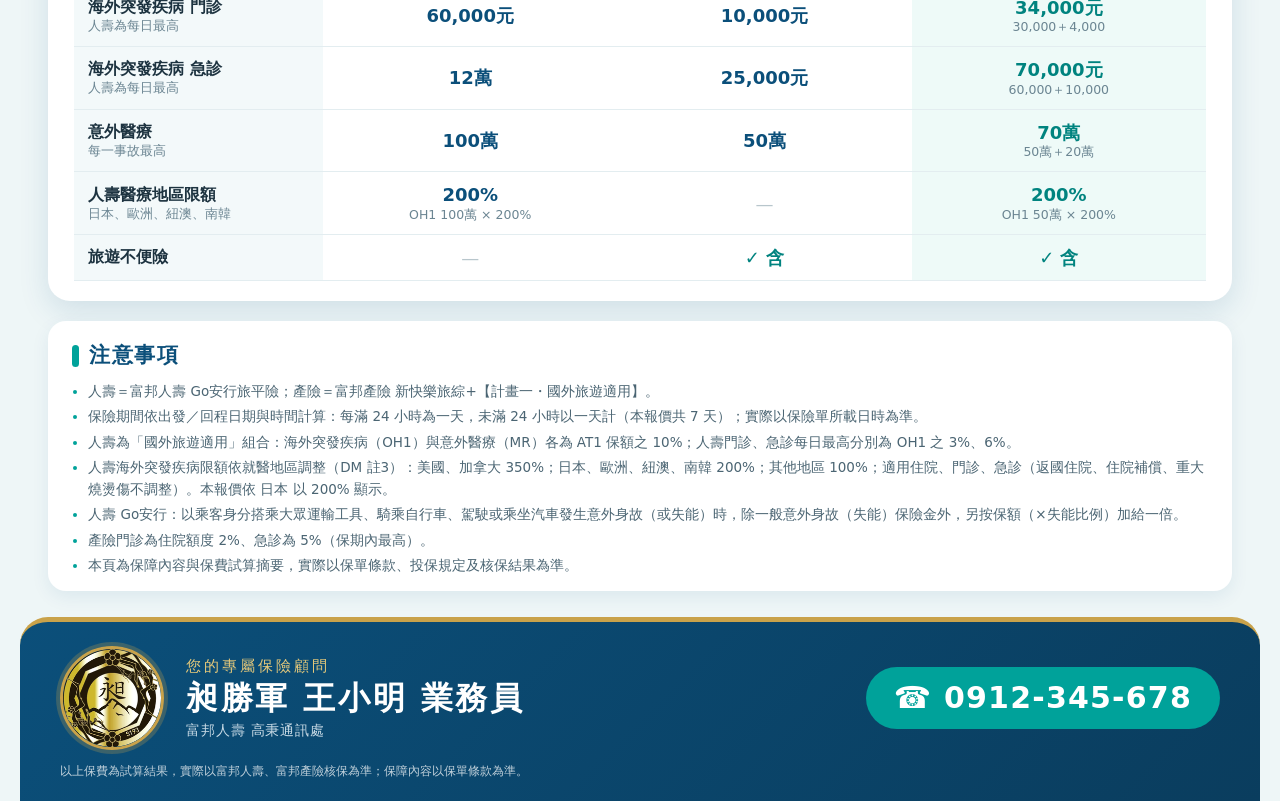
==== commit a5890e4a: "fr6：天數改依出發／回程日期＋時間每滿 24 小時算一天、未滿以一天計（同富邦系統，11/10 10:00～11/15 10:00＝5 天）；新增出發／回程時間欄、保險期間顯示（編輯器／客戶頁／總表" ====
--- a/index.html
+++ b/index.html
@@ -10,18 +10,18 @@
 <meta name="format-detection" content="telephone=no">
 <meta name="theme-color" content="#0a6d8f">
 <title>旅平險 三方案報價｜昶勝軍</title>
-<link rel="icon" type="image/png" href="img/favicon.png?v=20261006fr5">
-<link rel="apple-touch-icon" href="img/apple-touch-icon.png?v=20261006fr5">
-<link rel="stylesheet" href="css/style.css?v=20261006fr5">
+<link rel="icon" type="image/png" href="img/favicon.png?v=20261006fr6">
+<link rel="apple-touch-icon" href="img/apple-touch-icon.png?v=20261006fr6">
+<link rel="stylesheet" href="css/style.css?v=20261006fr6">
 </head>
 <body>
 <div id="app" class="app" aria-live="polite">
   <div class="loading">報價載入中…</div>
 </div>
 <noscript><p class="noscript">請開啟 JavaScript 以檢視報價內容。</p></noscript>
-<script src="js/vendor/pako.min.js?v=20261006fr5"></script>
-<script src="js/common.js?v=20261006fr5"></script>
-<script src="js/sample-data.js?v=20261006fr5"></script>
-<script src="js/view.js?v=20261006fr5"></script>
+<script src="js/vendor/pako.min.js?v=20261006fr6"></script>
+<script src="js/common.js?v=20261006fr6"></script>
+<script src="js/sample-data.js?v=20261006fr6"></script>
+<script src="js/view.js?v=20261006fr6"></script>
 </body>
 </html>
--- a/css/style.css
+++ b/css/style.css
@@ -300,3 +300,7 @@
 .plan-nav .nav-tier { display: none; font-size: 13px; font-weight: 700; }
 @media (max-width: 759px) { .plan-nav .nav-tier { display: inline; } }
 .pv-frame:not(.full) .plan-nav .nav-tier { display: inline; }
+
+/* fr6：保險期間（起訖日時）— 起訖各自不換行 */
+.hero-trip .pd-lbl, .sum-trip .pd-lbl { font-size: .82em; opacity: .9; letter-spacing: .04em; }
+.hero-trip .pd-t, .sum-trip .pd-t { font-style: normal; font-weight: 700; white-space: nowrap; }
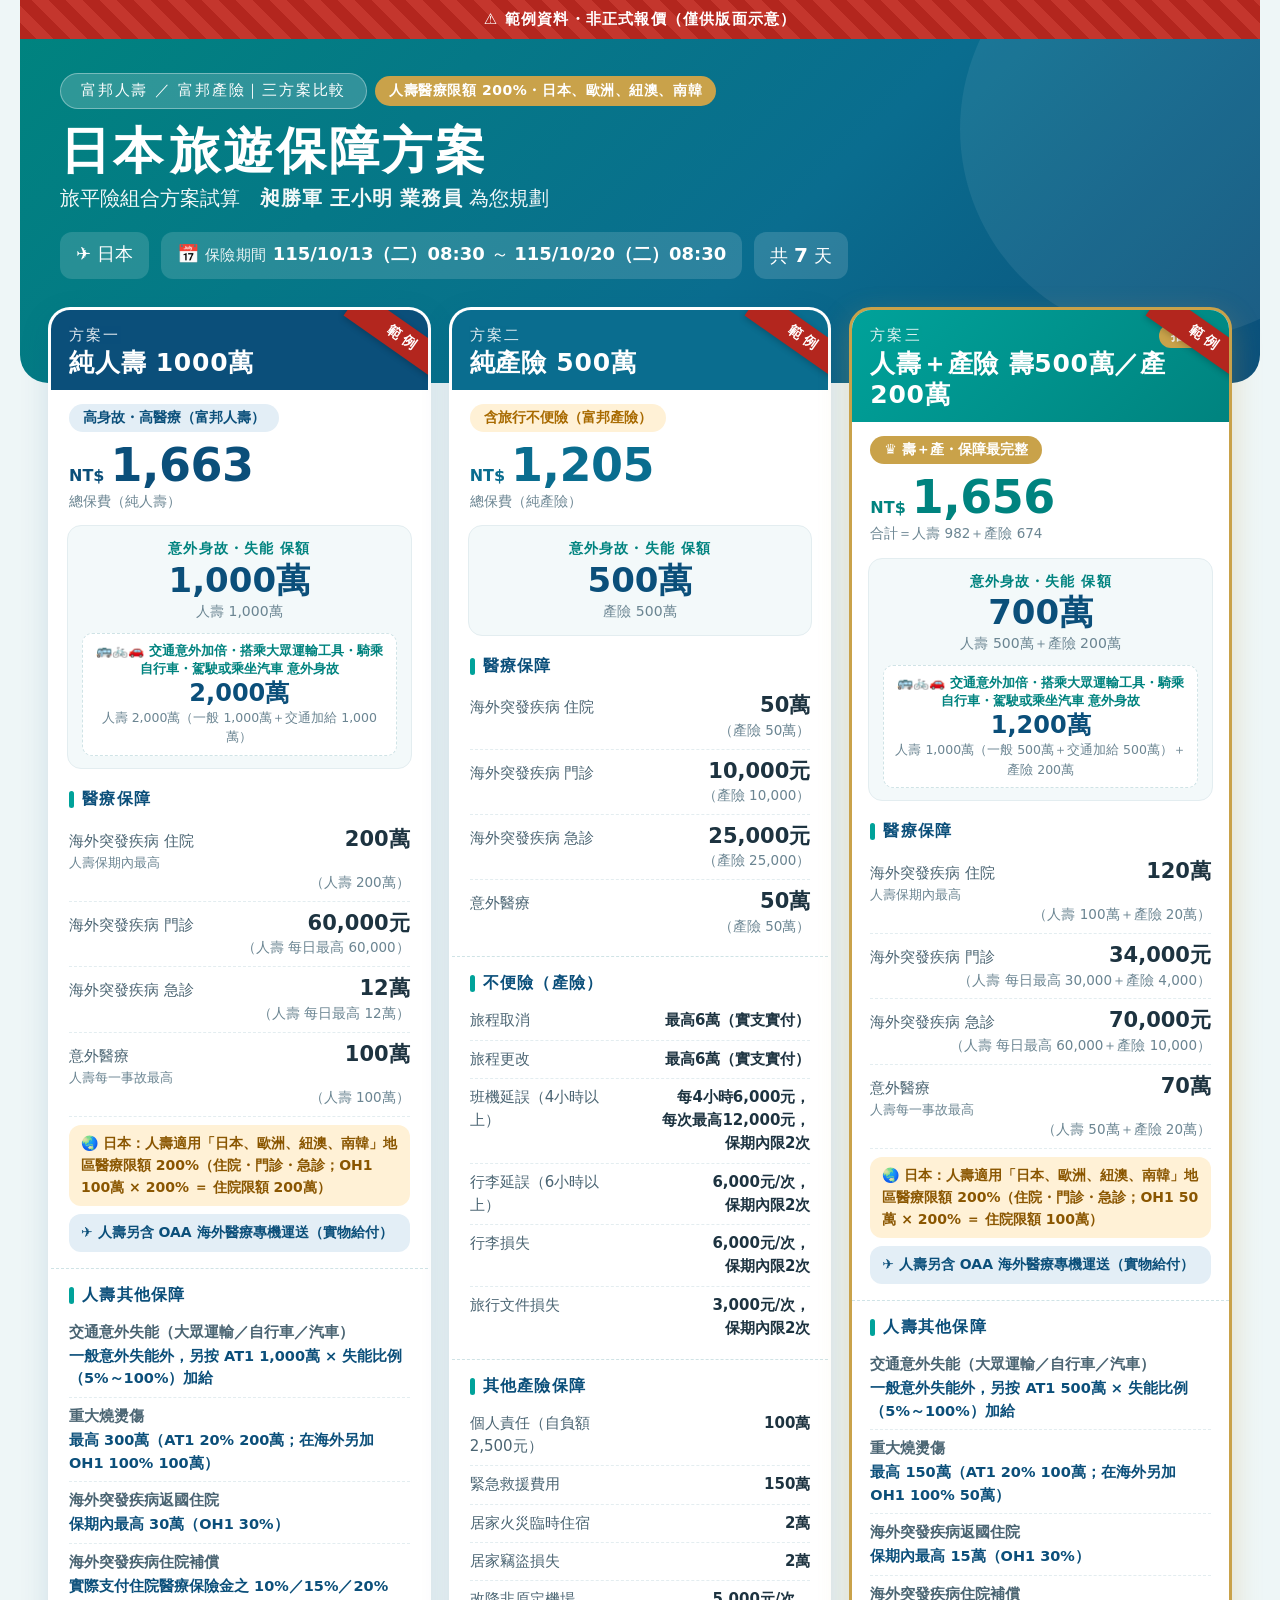
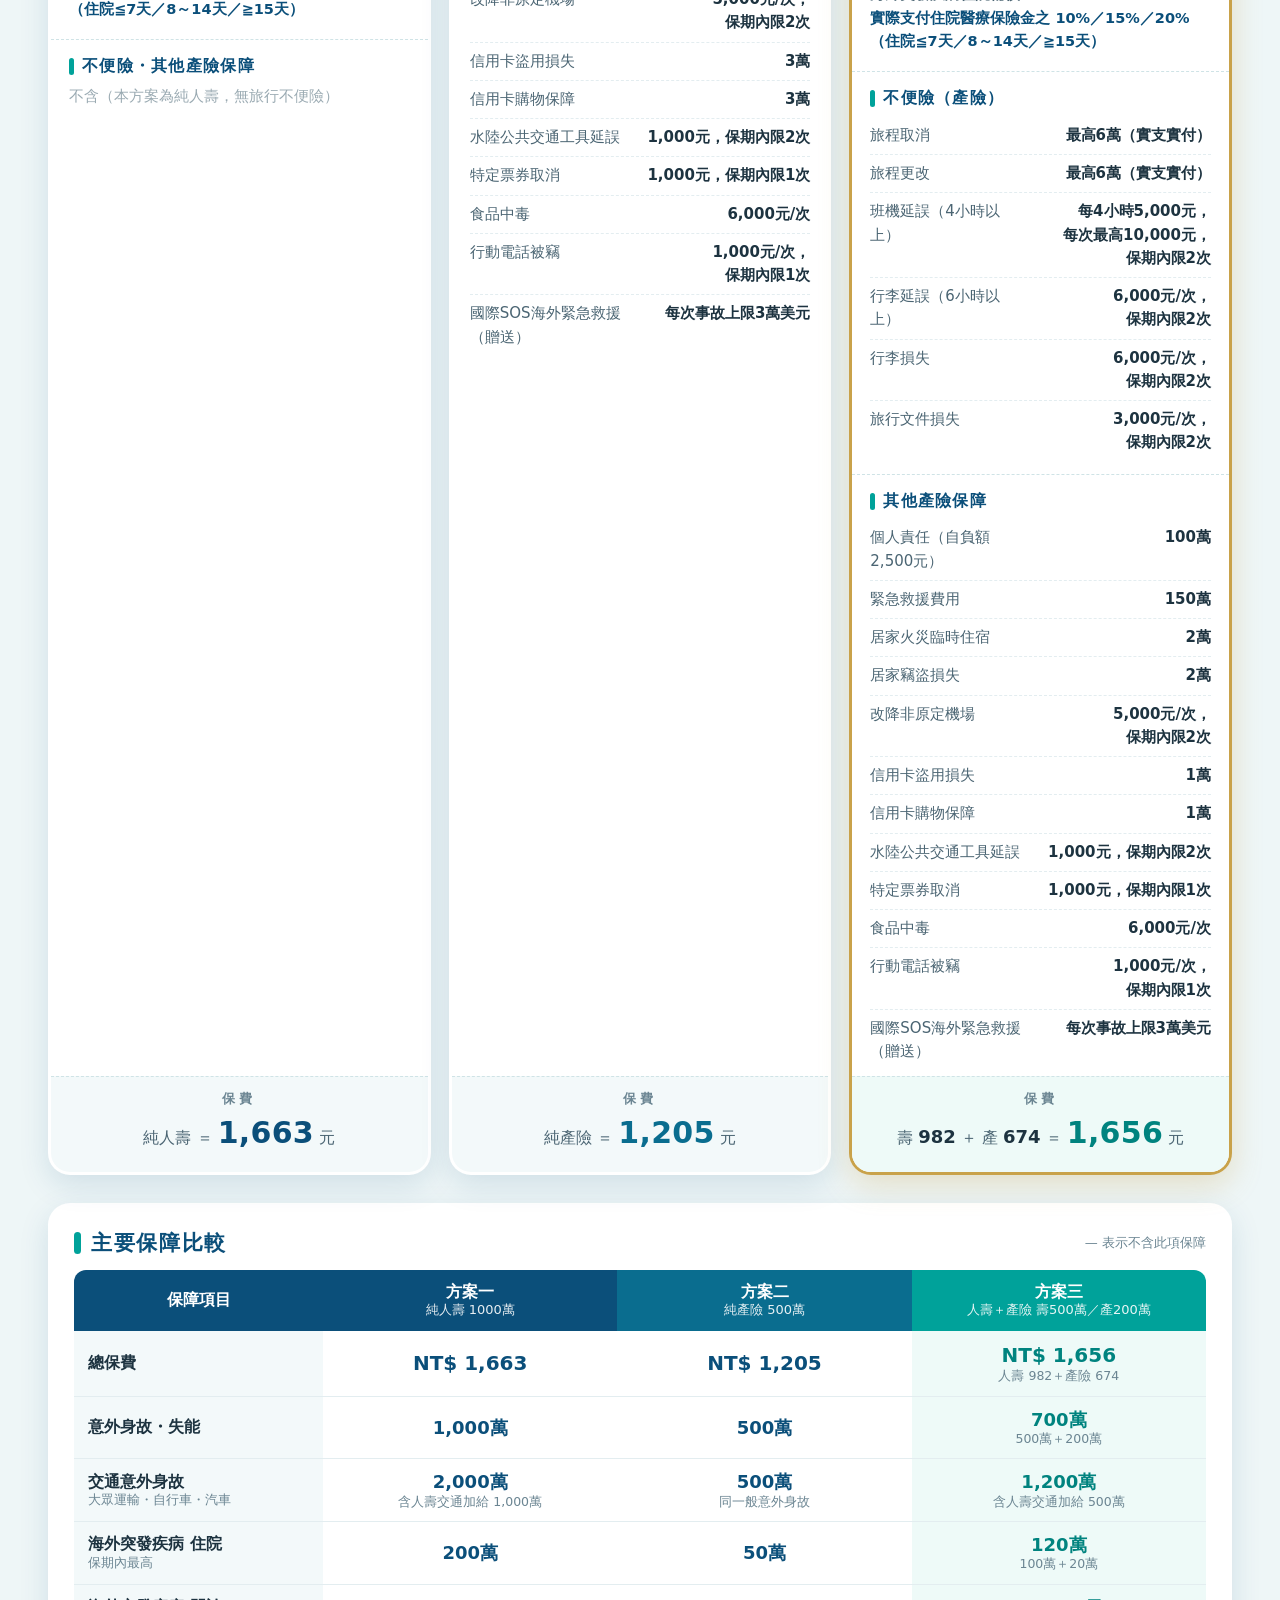
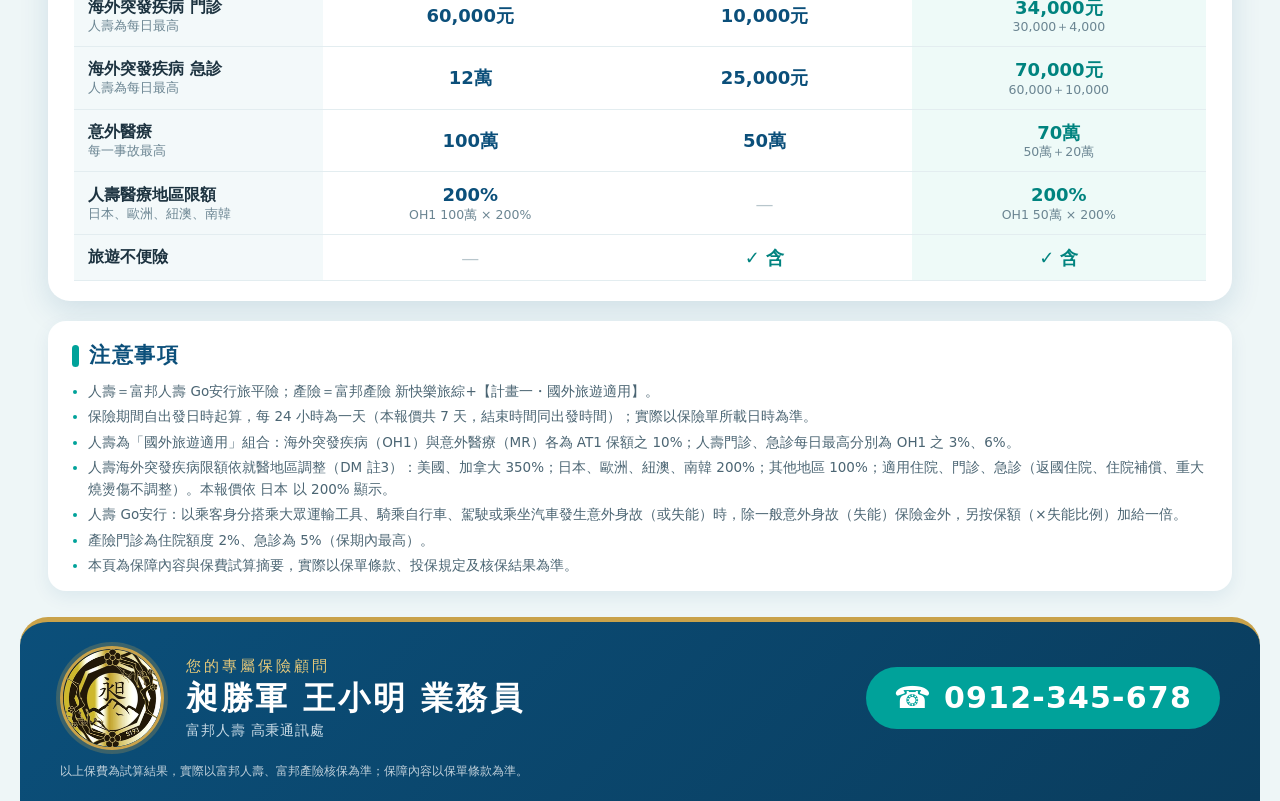
==== commit 5a4e83a8: "fr7：輸入方式「填天數」（預設：出發日＋出發時間＋天數 1～180 自動算結束日時）／「填回程日期」；移除回程時間，結束時間＝出發時間（唯讀）；舊連結沿用原天數；資產版本 20261007fr7" ====
--- a/index.html
+++ b/index.html
@@ -10,18 +10,18 @@
 <meta name="format-detection" content="telephone=no">
 <meta name="theme-color" content="#0a6d8f">
 <title>旅平險 三方案報價｜昶勝軍</title>
-<link rel="icon" type="image/png" href="img/favicon.png?v=20261006fr6">
-<link rel="apple-touch-icon" href="img/apple-touch-icon.png?v=20261006fr6">
-<link rel="stylesheet" href="css/style.css?v=20261006fr6">
+<link rel="icon" type="image/png" href="img/favicon.png?v=20261007fr7">
+<link rel="apple-touch-icon" href="img/apple-touch-icon.png?v=20261007fr7">
+<link rel="stylesheet" href="css/style.css?v=20261007fr7">
 </head>
 <body>
 <div id="app" class="app" aria-live="polite">
   <div class="loading">報價載入中…</div>
 </div>
 <noscript><p class="noscript">請開啟 JavaScript 以檢視報價內容。</p></noscript>
-<script src="js/vendor/pako.min.js?v=20261006fr6"></script>
-<script src="js/common.js?v=20261006fr6"></script>
-<script src="js/sample-data.js?v=20261006fr6"></script>
-<script src="js/view.js?v=20261006fr6"></script>
+<script src="js/vendor/pako.min.js?v=20261007fr7"></script>
+<script src="js/common.js?v=20261007fr7"></script>
+<script src="js/sample-data.js?v=20261007fr7"></script>
+<script src="js/view.js?v=20261007fr7"></script>
 </body>
 </html>
